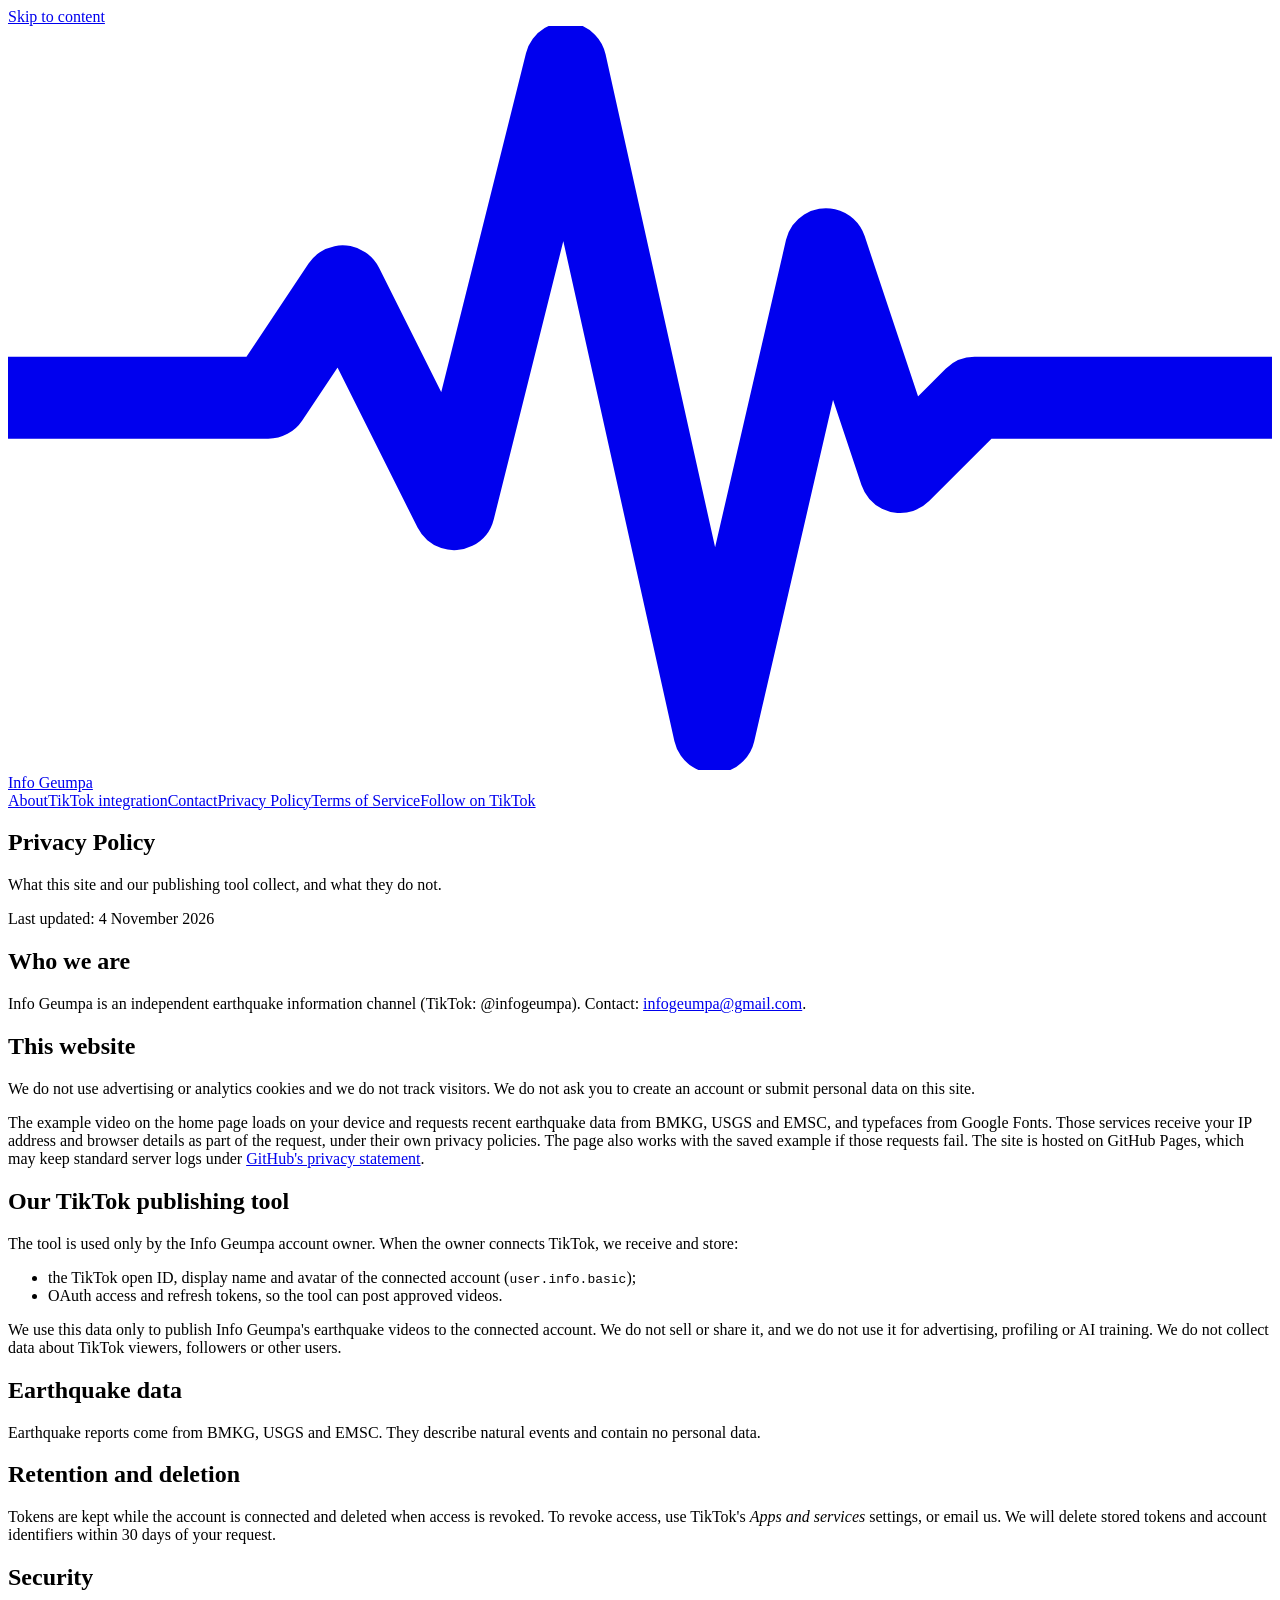
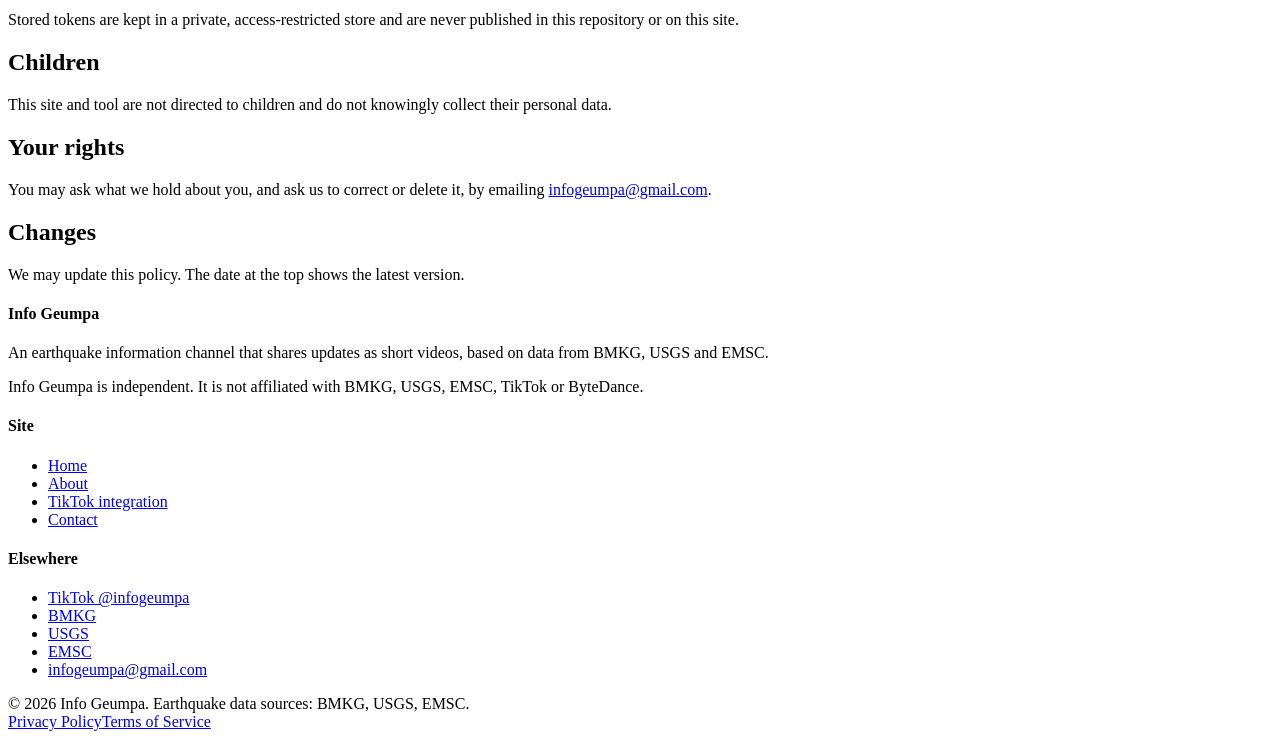
==== privacy.html @ 12fccd0b "Add files via upload" ====
<!doctype html>
<html lang="en">
<head>
<meta charset="utf-8">
<meta name="viewport" content="width=device-width,initial-scale=1">
<title>Privacy Policy | Info Geumpa</title>
<meta name="description" content="Privacy Policy for the Info Geumpa website and TikTok publishing tool.">
<meta name="theme-color" content="#10222B">
<meta property="og:site_name" content="Info Geumpa">
<meta property="og:title" content="Privacy Policy | Info Geumpa">
<meta property="og:description" content="Privacy Policy for the Info Geumpa website and TikTok publishing tool.">
<meta property="og:type" content="website">
<link rel="stylesheet" href="assets/style.css">
</head>
<body>
<a class="skip" href="#main">Skip to content</a>
<header class="site-head"><div class="wrap">
  <a class="brand" href="index.html" aria-label="Info Geumpa, home"><svg viewBox="0 0 34 20" aria-hidden="true"><path d="M0 10 L7 10 L9 7 L12 13 L15 1 L19 19 L22 6 L24 12 L26 10 L34 10" fill="none" stroke="currentColor" stroke-width="2.2" stroke-linejoin="round"/></svg>Info Geumpa</a>
  <nav class="site-nav" aria-label="Main"><a href="about.html">About</a><a href="tiktok.html">TikTok integration</a><a href="contact.html">Contact</a><a href="privacy.html" aria-current="page">Privacy Policy</a><a href="terms.html">Terms of Service</a><a class="btn" href="https://www.tiktok.com/@infogeumpa" target="_blank" rel="noopener">Follow on TikTok</a></nav>
</div></header>
<main id="main">
<section class="page-hero"><div class="wrap"><h1>Privacy Policy</h1><p>What this site and our publishing tool collect, and what they do not.</p></div></section>
<section class="content"><div class="wrap">

<p class="updated">Last updated: 4 November 2026</p>
<h2>Who we are</h2>
<p>Info Geumpa is an independent earthquake information channel (TikTok: @infogeumpa). Contact: <a href="mailto:infogeumpa@gmail.com">infogeumpa@gmail.com</a>.</p>
<h2>This website</h2>
<p>We do not use advertising or analytics cookies and we do not track visitors. We do not ask you to create an account or submit personal data on this site.</p>
<p>The example video on the home page loads on your device and requests recent earthquake data from BMKG, USGS and EMSC, and typefaces from Google Fonts. Those services receive your IP address and browser details as part of the request, under their own privacy policies. The page also works with the saved example if those requests fail. The site is hosted on GitHub Pages, which may keep standard server logs under <a href="https://docs.github.com/en/site-policy/privacy-policies/github-general-privacy-statement" target="_blank" rel="noopener">GitHub's privacy statement</a>.</p>
<h2>Our TikTok publishing tool</h2>
<p>The tool is used only by the Info Geumpa account owner. When the owner connects TikTok, we receive and store:</p>
<ul>
<li>the TikTok open ID, display name and avatar of the connected account (<code>user.info.basic</code>);</li>
<li>OAuth access and refresh tokens, so the tool can post approved videos.</li>
</ul>
<p>We use this data only to publish Info Geumpa's earthquake videos to the connected account. We do not sell or share it, and we do not use it for advertising, profiling or AI training. We do not collect data about TikTok viewers, followers or other users.</p>
<h2>Earthquake data</h2>
<p>Earthquake reports come from BMKG, USGS and EMSC. They describe natural events and contain no personal data.</p>
<h2>Retention and deletion</h2>
<p>Tokens are kept while the account is connected and deleted when access is revoked. To revoke access, use TikTok's <em>Apps and services</em> settings, or email us. We will delete stored tokens and account identifiers within 30 days of your request.</p>
<h2>Security</h2>
<p>Stored tokens are kept in a private, access-restricted store and are never published in this repository or on this site.</p>
<h2>Children</h2>
<p>This site and tool are not directed to children and do not knowingly collect their personal data.</p>
<h2>Your rights</h2>
<p>You may ask what we hold about you, and ask us to correct or delete it, by emailing <a href="mailto:infogeumpa@gmail.com">infogeumpa@gmail.com</a>.</p>
<h2>Changes</h2>
<p>We may update this policy. The date at the top shows the latest version.</p>

</div></section>
</main>
<footer class="foot"><div class="wrap">
  <div class="cols">
    <div><h4>Info Geumpa</h4><p>An earthquake information channel that shares updates as short videos, based on data from BMKG, USGS and EMSC.</p><p>Info Geumpa is independent. It is not affiliated with BMKG, USGS, EMSC, TikTok or ByteDance.</p></div>
    <div><h4>Site</h4><ul><li><a href="index.html">Home</a></li><li><a href="about.html">About</a></li><li><a href="tiktok.html">TikTok integration</a></li><li><a href="contact.html">Contact</a></li></ul></div>
    <div><h4>Elsewhere</h4><ul><li><a href="https://www.tiktok.com/@infogeumpa" target="_blank" rel="noopener">TikTok @infogeumpa</a></li><li><a href="https://www.bmkg.go.id" target="_blank" rel="noopener">BMKG</a></li><li><a href="https://earthquake.usgs.gov" target="_blank" rel="noopener">USGS</a></li><li><a href="https://www.emsc-csem.org" target="_blank" rel="noopener">EMSC</a></li><li><a href="mailto:infogeumpa@gmail.com">infogeumpa@gmail.com</a></li></ul></div>
  </div>
  <div class="base"><span>&copy; 2026 Info Geumpa. Earthquake data sources: BMKG, USGS, EMSC.</span><nav aria-label="Legal"><a href="privacy.html">Privacy Policy</a><a href="terms.html">Terms of Service</a></nav></div>
</div></footer>
</body>
</html>
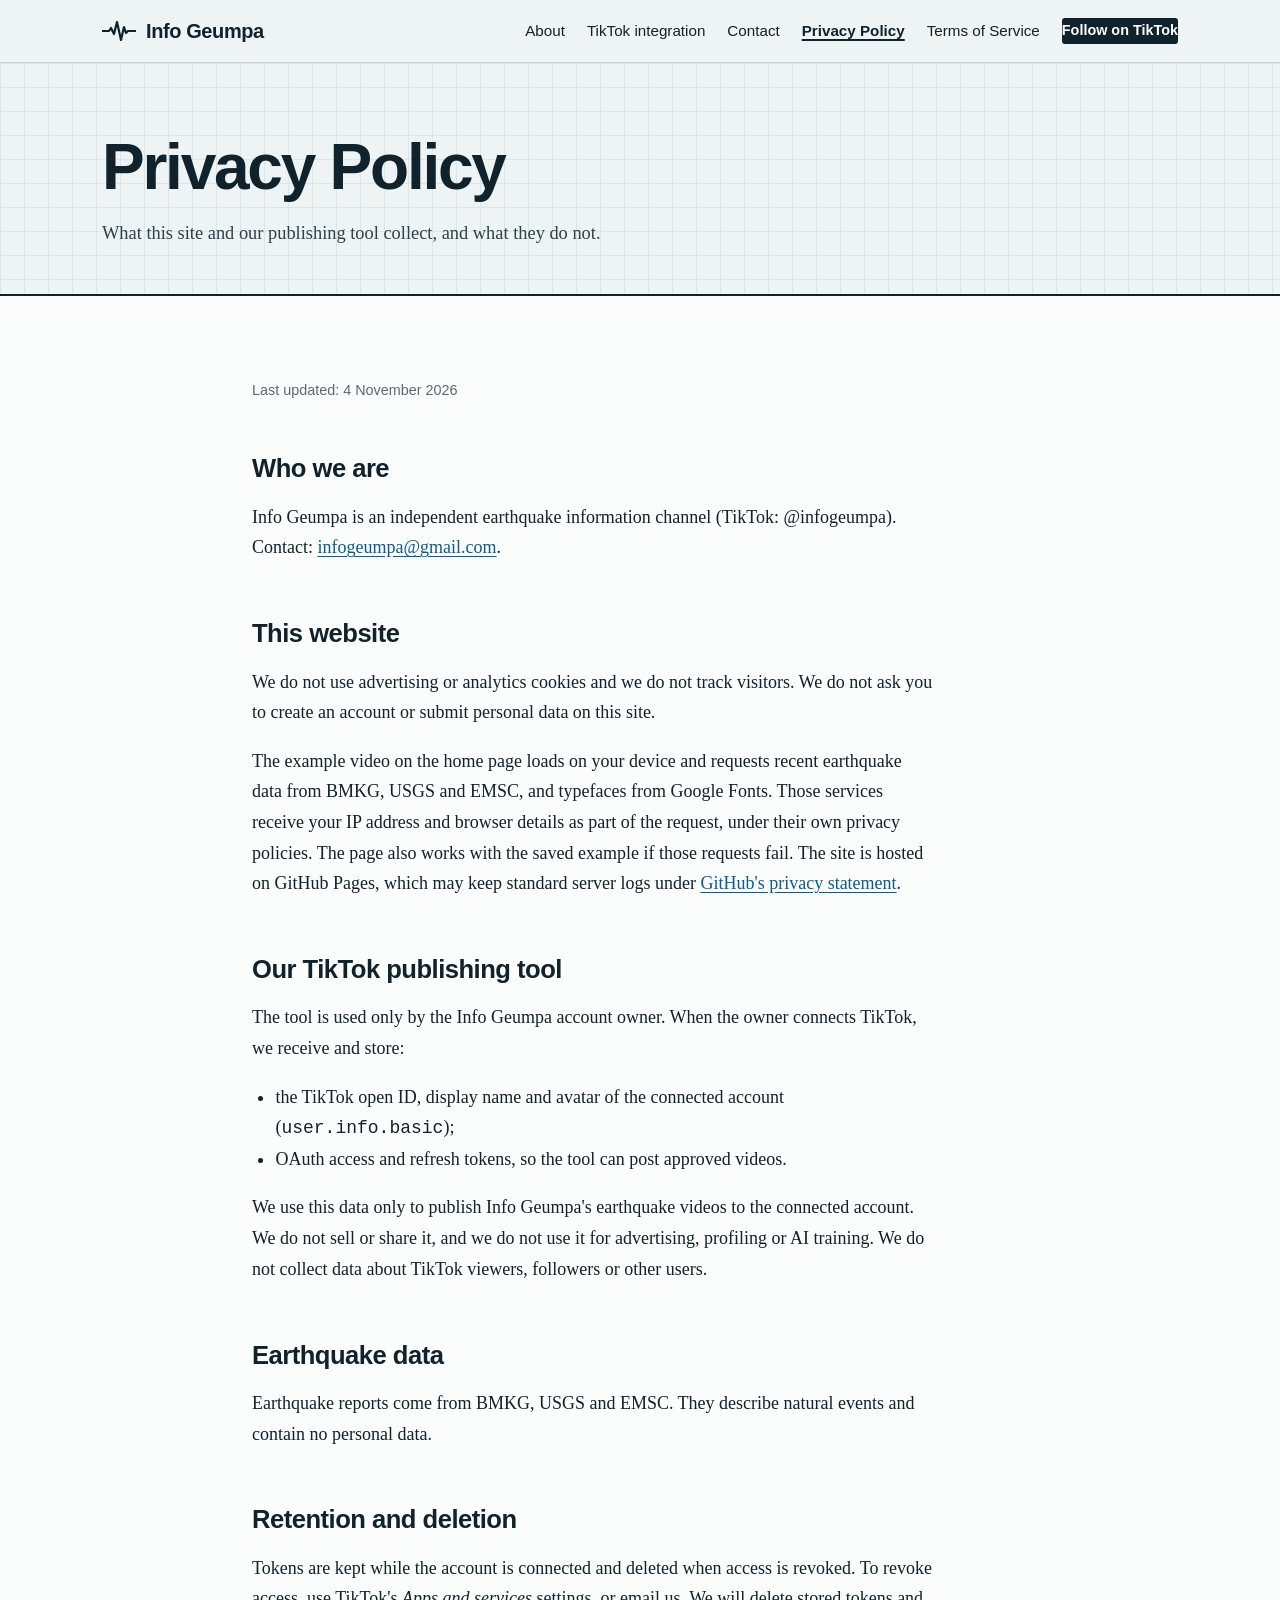
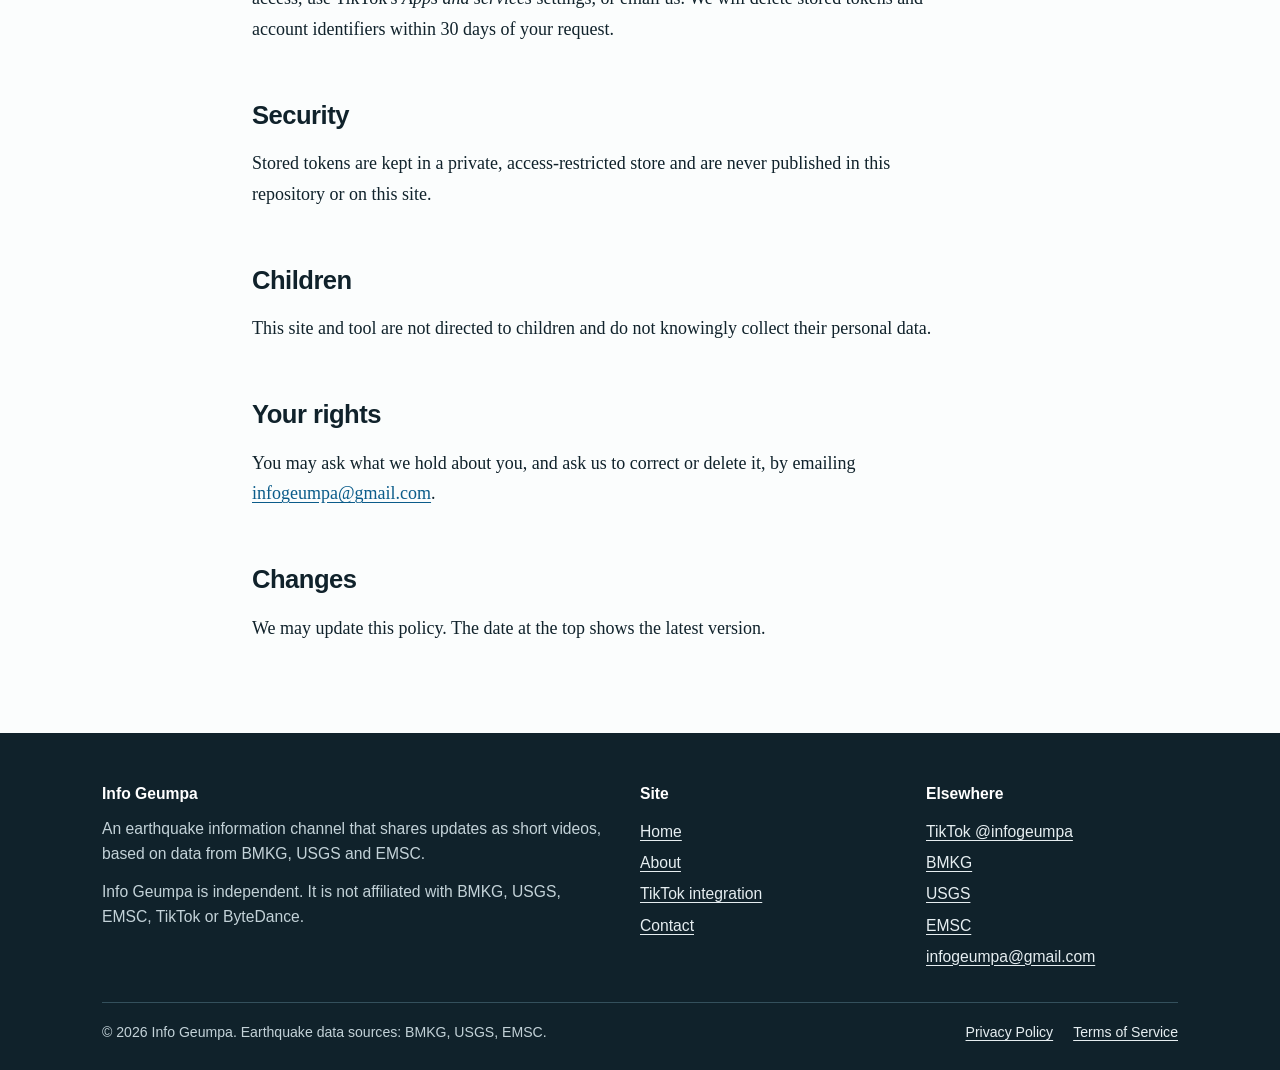
==== commit 98aba6dd: "Update privacy.html" ====
--- a/privacy.html
+++ b/privacy.html
@@ -10,6 +10,7 @@
 <meta property="og:title" content="Privacy Policy | Info Geumpa">
 <meta property="og:description" content="Privacy Policy for the Info Geumpa website and TikTok publishing tool.">
 <meta property="og:type" content="website">
+  <meta name="tiktok-developers-site-verification" content="XwnjUmR3ZQoc9Ca4DvHWrPypDGpUZTPW">
 <link rel="stylesheet" href="assets/style.css">
 </head>
 <body>
--- a/assets/style.css
+++ b/assets/style.css
@@ -0,0 +1,42 @@
+:root{--paper:#EEF3F4;--grid:#DCE6E8;--ink:#10222B;--ink-soft:#2C414B;--mute:#566B75;--line:#C5D2D6;--link:#0B5C8A;--white:#FBFDFD;
+--sans:"Helvetica Neue",Helvetica,"Segoe UI",Roboto,Arial,sans-serif;--serif:Charter,"Bitstream Charter","Sitka Text",Cambria,Georgia,serif}
+*{box-sizing:border-box}html{-webkit-text-size-adjust:100%}
+body{margin:0;background:var(--white);color:var(--ink);font:18px/1.7 var(--serif)}
+a{color:var(--link);text-underline-offset:3px}
+:focus-visible{outline:3px solid var(--link);outline-offset:3px}
+.wrap{max-width:1120px;margin:0 auto;padding:0 22px}
+.skip{position:absolute;left:-999px;top:8px;background:var(--ink);color:#fff;padding:8px 12px;z-index:10}.skip:focus{left:8px}
+h1,h2,h3,.btn,.brand,.site-nav,.foot h4,table{font-family:var(--sans)}
+.site-head{background:var(--paper);border-bottom:1px solid var(--line)}
+.site-head .wrap{display:flex;align-items:center;justify-content:space-between;gap:12px 28px;flex-wrap:wrap;padding-top:14px;padding-bottom:14px}
+.brand{display:flex;align-items:center;gap:10px;color:var(--ink);text-decoration:none;font-weight:800;font-size:1.25rem;letter-spacing:-.02em}
+.brand svg{width:34px;height:20px;flex:none}
+.site-nav{display:flex;align-items:center;gap:6px 22px;flex-wrap:wrap;font-size:.95rem}
+.site-nav a{color:var(--ink);text-decoration:none;padding:4px 0}.site-nav a:hover{text-decoration:underline}
+.site-nav a[aria-current="page"]{font-weight:700;text-decoration:underline;text-decoration-thickness:2px}
+.btn{display:inline-block;background:var(--ink);color:#fff;text-decoration:none;font-weight:700;font-size:.9rem;line-height:1.2;padding:.6em 1em;border-radius:3px}
+.btn:hover{background:#1E3B49}.site-nav a.btn{color:#fff}
+.page-hero{background:var(--paper);border-bottom:2px solid var(--ink);background-image:linear-gradient(var(--grid) 1px,transparent 1px),linear-gradient(90deg,var(--grid) 1px,transparent 1px);background-size:24px 24px}
+.page-hero .wrap{padding-top:clamp(40px,6vw,72px);padding-bottom:clamp(28px,4vw,44px)}
+.page-hero h1{margin:0;max-width:20ch;font-weight:800;font-size:clamp(2.2rem,5.6vw,4rem);line-height:1.02;letter-spacing:-.035em}
+.page-hero p{max-width:36em;margin:18px 0 0;font-size:1.15rem;color:var(--ink-soft)}
+.content{padding:clamp(40px,6vw,72px) 0}
+.content .wrap{max-width:820px}
+.content h2{margin:2.2em 0 .5em;font-size:1.6rem;line-height:1.15;letter-spacing:-.02em;font-weight:800}
+.content h2:first-child{margin-top:0}
+.content h3{margin:1.6em 0 .3em;font-size:1.15rem}
+.content p,.content li{max-width:38em}
+.content ul,.content ol{padding-left:1.3em}
+.note{margin:1.6em 0;padding:6px 0 6px 22px;border-left:6px solid var(--ink)}
+.note strong{font-family:var(--sans);display:block;margin-bottom:4px}
+.updated{font:.9rem var(--sans);color:var(--mute)}
+table{border-collapse:collapse;width:100%;font-size:.95rem;margin:1em 0}
+th,td{text-align:left;vertical-align:top;padding:10px 12px;border-top:1px solid var(--line)}
+th{font-weight:800;background:var(--paper)}
+.tablewrap{overflow-x:auto}
+.foot{background:var(--ink);color:#C3D2D8;font:.98rem/1.6 var(--sans);padding:48px 0 28px}
+.foot a{color:#E6EEF1}.foot .cols{display:grid;grid-template-columns:2fr 1fr 1fr;gap:34px}
+.foot h4{margin:0 0 10px;color:#fff}.foot ul{list-style:none;margin:0;padding:0}.foot li{padding:3px 0}.foot p{margin:0 0 .8em;max-width:34em}
+.foot .base{margin-top:30px;padding-top:18px;border-top:1px solid #34505C;display:flex;justify-content:space-between;gap:12px 24px;flex-wrap:wrap;font-size:.88rem}
+.foot .base nav{display:flex;gap:20px}
+@media(max-width:820px){.foot .cols{grid-template-columns:1fr}body{font-size:17px}}
